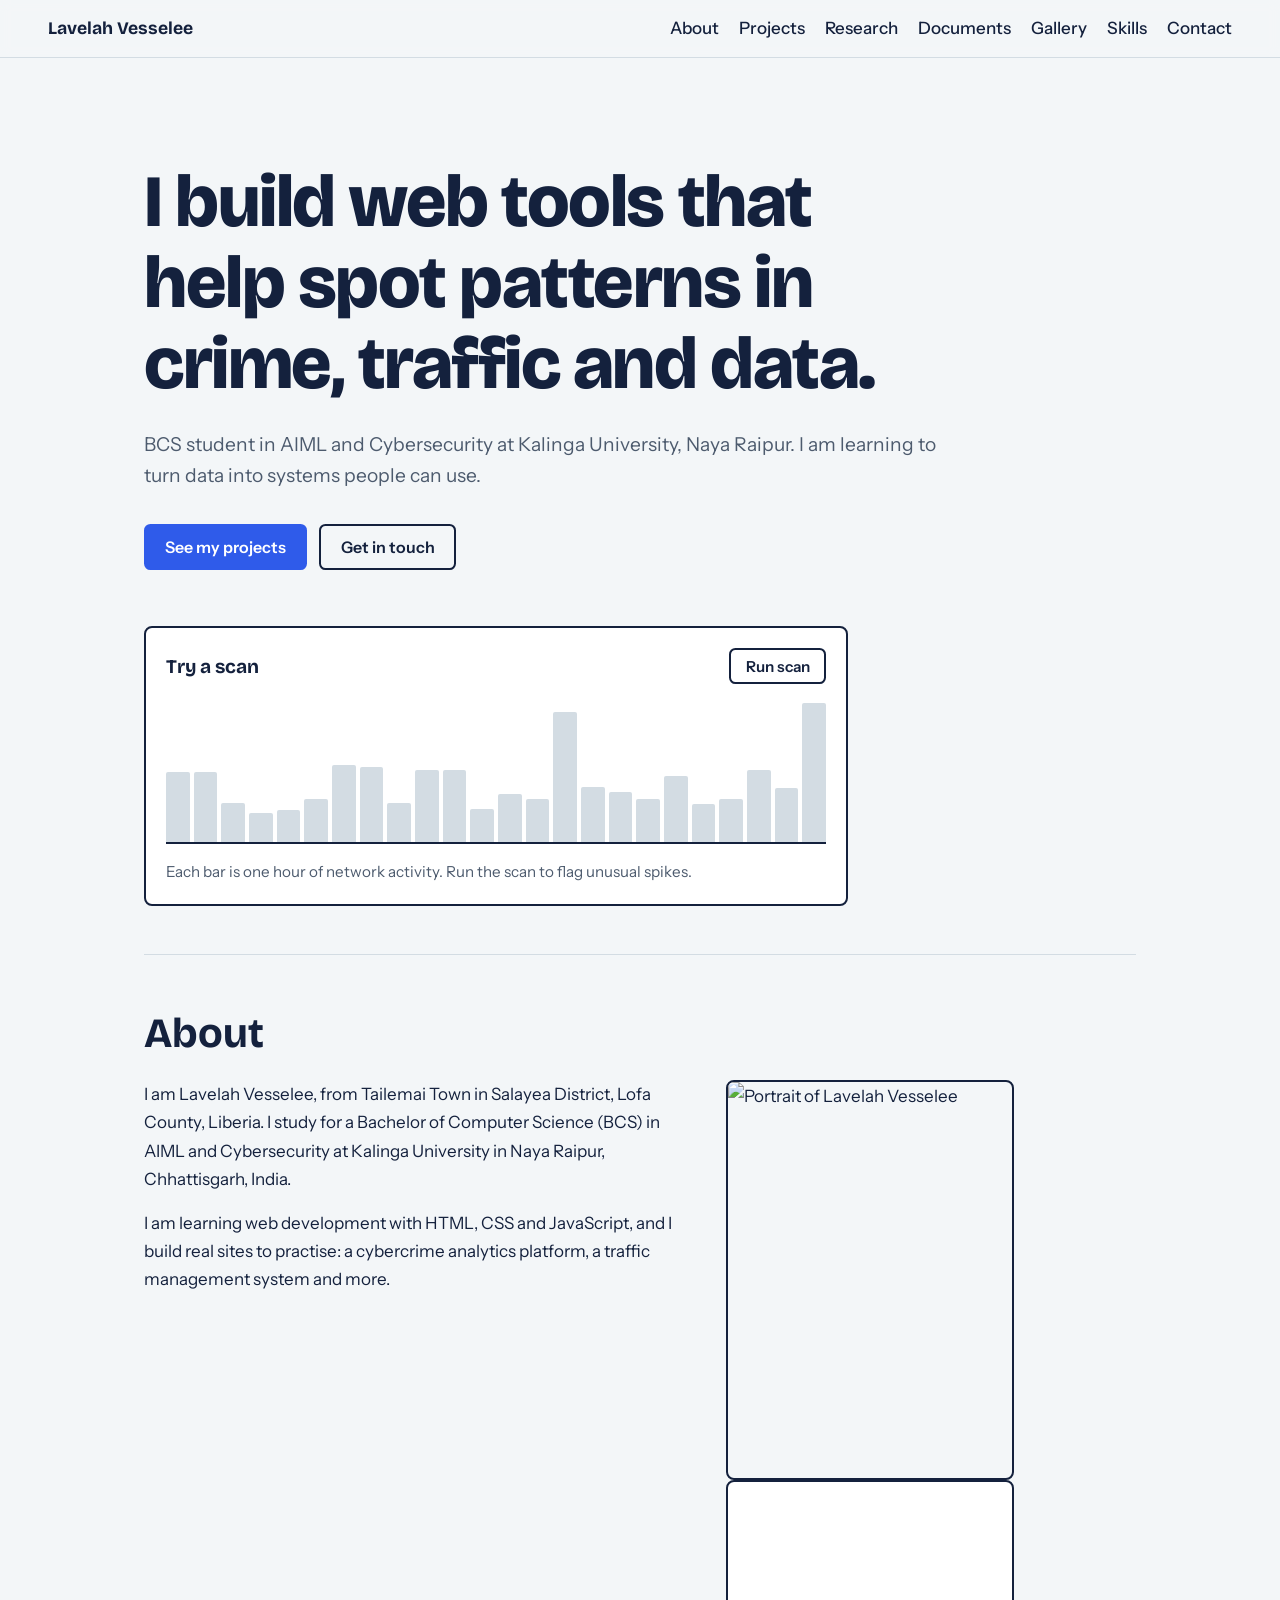
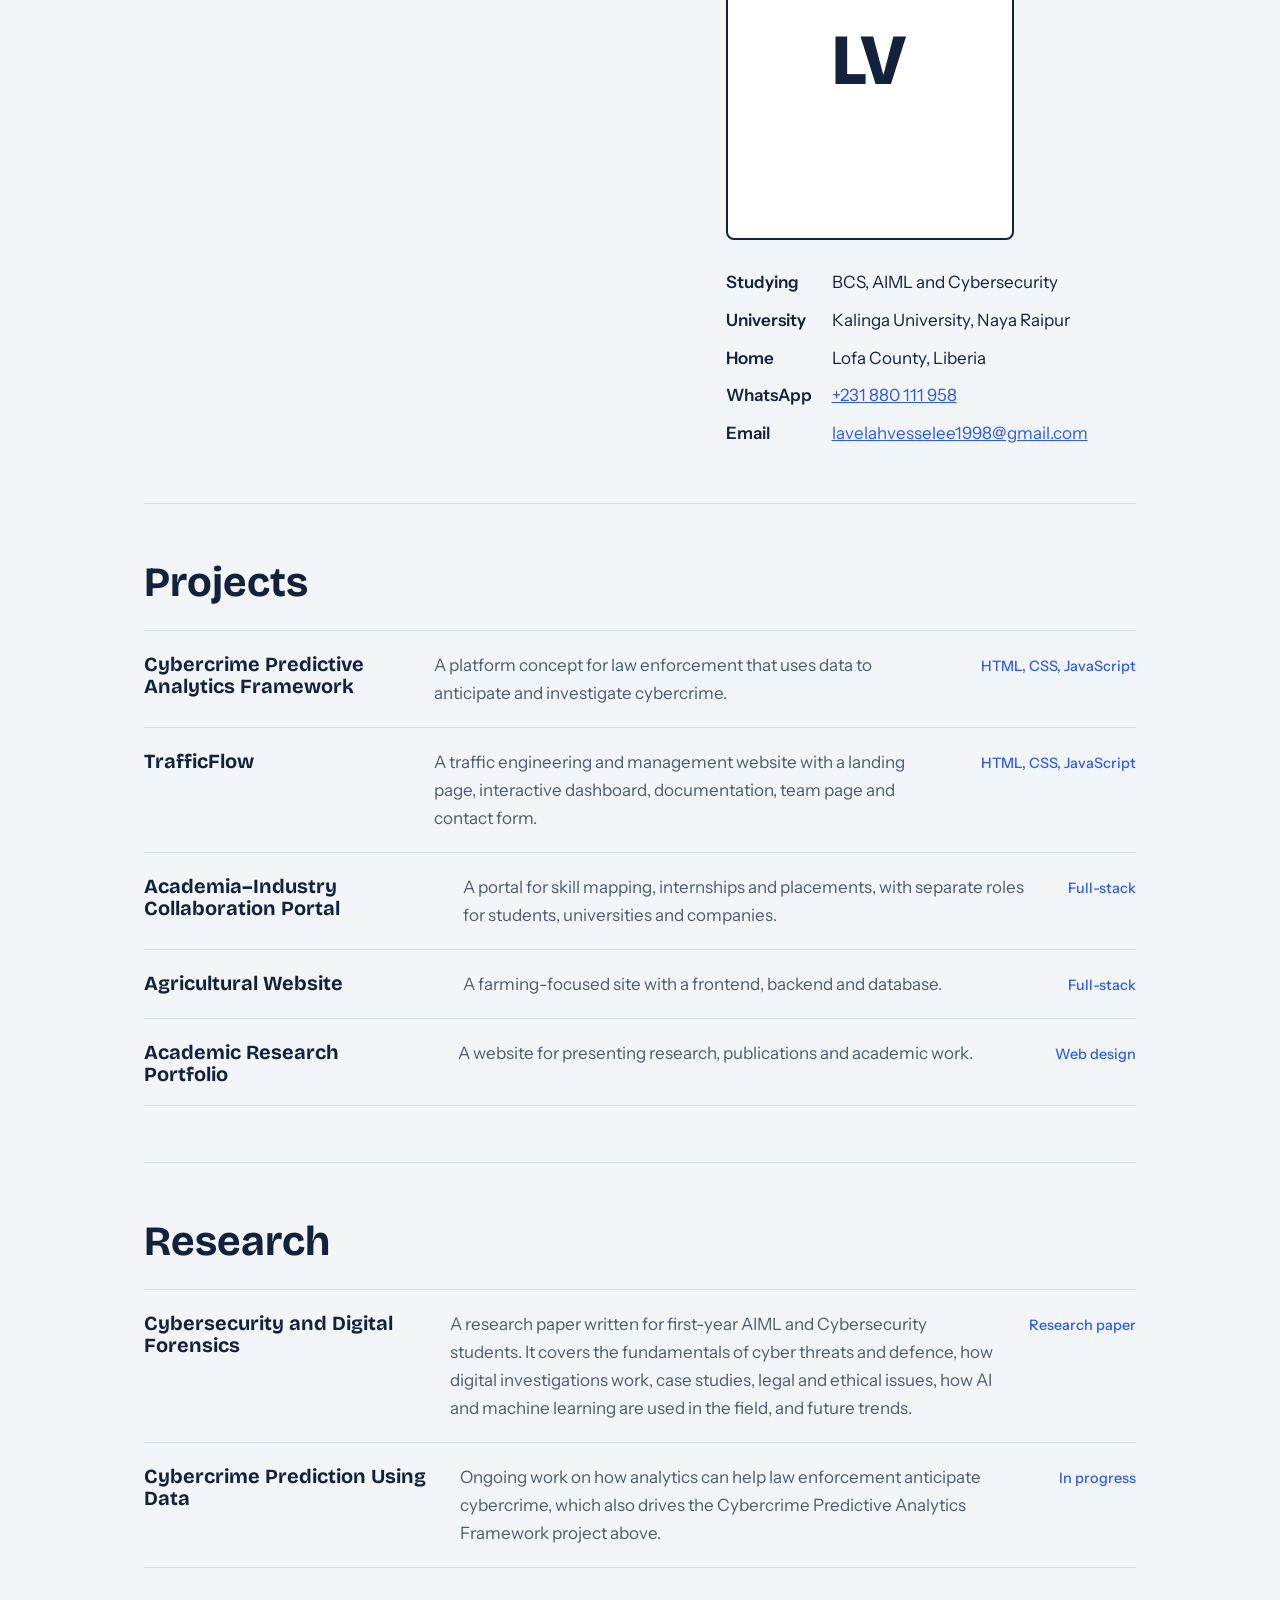
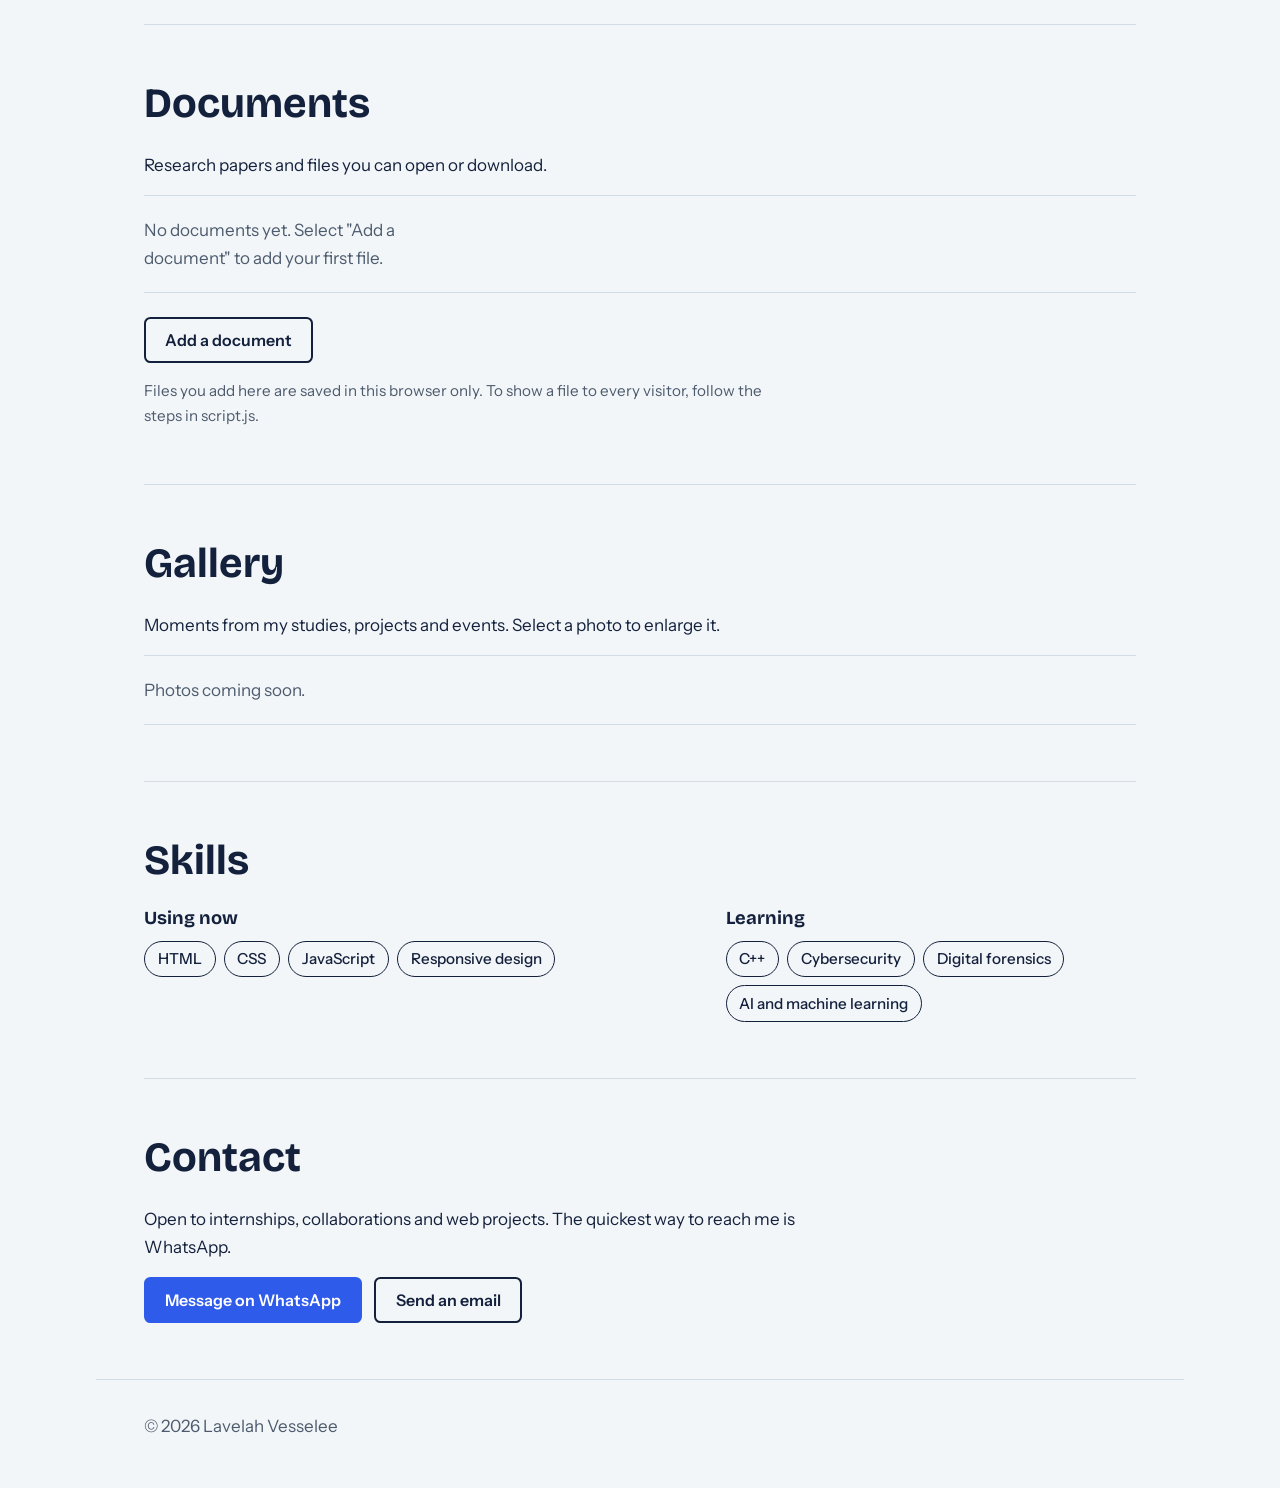
==== portfolio-single.html @ 3ef293db "Add files via upload" ====
<!DOCTYPE html>
<html lang="en">
<head>
<meta charset="UTF-8">
<meta name="viewport" content="width=device-width, initial-scale=1">
<title>Lavelah Vesselee – Portfolio</title>
<meta name="description" content="Portfolio of Lavelah Vesselee, BCS student in AIML and Cybersecurity at Kalinga University.">
<link rel="preconnect" href="https://fonts.googleapis.com">
<link rel="preconnect" href="https://fonts.gstatic.com" crossorigin>
<link href="https://fonts.googleapis.com/css2?family=Bricolage+Grotesque:opsz,wght@12..96,500;12..96,700;12..96,800&family=Instrument+Sans:wght@400;500;600&display=swap" rel="stylesheet">
<style>
:root{
  --ink:#14213d;
  --paper:#f3f6f8;
  --line:#d3dce3;
  --muted:#4d5b6e;
  --blue:#2f5bea;
  --alert:#e5484d;
  --max:68rem;
}
*{box-sizing:border-box}
html{scroll-behavior:smooth;scroll-padding-top:4.5rem}
body{margin:0;background:var(--paper);color:var(--ink);font:400 1.0625rem/1.65 "Instrument Sans",system-ui,sans-serif}
h1,h2,h3{font-family:"Bricolage Grotesque","Instrument Sans",system-ui,sans-serif;line-height:1.1;margin:0}
a{color:var(--blue)}
:focus-visible{outline:3px solid var(--blue);outline-offset:3px}
p{max-width:62ch;margin:0 0 1rem}

.nav{position:sticky;top:0;z-index:5;display:flex;justify-content:space-between;align-items:center;gap:1rem;flex-wrap:wrap;padding:.9rem clamp(1rem,4vw,3rem);background:rgba(243,246,248,.92);backdrop-filter:blur(6px);border-bottom:1px solid var(--line)}
.brand{font:700 1.1rem "Bricolage Grotesque",sans-serif;color:var(--ink);text-decoration:none}
.nav nav{display:flex;gap:1.25rem}
.nav nav a{color:var(--ink);text-decoration:none;font-weight:500}
.nav nav a:hover{color:var(--blue)}

main{max-width:var(--max);margin:0 auto;padding:0 clamp(1rem,4vw,3rem)}
.hero{padding:clamp(3rem,9vw,6.5rem) 0 3rem}
.hero h1{font-size:clamp(2.2rem,6.4vw,4.6rem);font-weight:800;letter-spacing:-.02em;max-width:18ch}
.lead{font-size:1.2rem;color:var(--muted);margin:1.5rem 0 2rem}
.actions{display:flex;gap:.75rem;flex-wrap:wrap}
.btn{display:inline-block;padding:.7rem 1.2rem;border:2px solid var(--ink);border-radius:.4rem;background:transparent;color:var(--ink);font:600 1rem "Instrument Sans",sans-serif;text-decoration:none;cursor:pointer}
.btn:hover{background:var(--ink);color:var(--paper)}
.btn.primary{background:var(--blue);border-color:var(--blue);color:#fff}
.btn.primary:hover{background:var(--ink);border-color:var(--ink)}
.btn.small{padding:.4rem .9rem;font-size:.95rem}

.scan{margin-top:3.5rem;padding:1.25rem;border:2px solid var(--ink);border-radius:.5rem;background:#fff;max-width:44rem}
.scan-head{display:flex;justify-content:space-between;align-items:center;margin-bottom:1rem}
.scan-head h2{font-size:1.2rem}
.bars{position:relative;display:flex;align-items:flex-end;gap:4px;height:9rem;border-bottom:2px solid var(--ink)}
.bar{flex:1;background:var(--line);border-radius:2px 2px 0 0;transition:background .3s,transform .3s}
.bar.flag{background:var(--alert);transform:scaleY(1.03);transform-origin:bottom}
.bars .threshold{position:absolute;left:0;right:0;border-top:2px dashed var(--blue);opacity:0;transition:opacity .3s}
.bars.scanned .threshold{opacity:1}
.scan-msg{margin:.9rem 0 0;font-size:.95rem;color:var(--muted)}

.block{padding:3.5rem 0;border-top:1px solid var(--line)}
.block h2{font-size:clamp(1.8rem,4vw,2.6rem);margin-bottom:1.5rem}
.cols{display:grid;grid-template-columns:1.3fr 1fr;gap:3rem}
.facts{margin:0;display:grid;grid-template-columns:max-content 1fr;gap:.6rem 1.25rem;align-content:start}
.facts dt{font-weight:600}
.facts dd{margin:0;overflow-wrap:anywhere}

.projects{list-style:none;margin:0;padding:0}
.projects li{display:grid;grid-template-columns:1fr 2fr auto;gap:1rem 2rem;align-items:baseline;padding:1.25rem 0;border-top:1px solid var(--line)}
.projects li:last-child{border-bottom:1px solid var(--line)}
.projects h3{font-size:1.25rem}
.projects p{margin:0;color:var(--muted)}
.tags{font-size:.9rem;font-weight:500;color:var(--blue);white-space:nowrap}

.cols h3{font-size:1.15rem;margin-bottom:.8rem}
.chips{list-style:none;margin:0;padding:0;display:flex;flex-wrap:wrap;gap:.5rem}
.chips li{padding:.3rem .8rem;border:1.5px solid var(--ink);border-radius:2rem;font-weight:500;font-size:.95rem}

footer{max-width:var(--max);margin:0 auto;padding:2rem clamp(1rem,4vw,3rem) 3rem;border-top:1px solid var(--line);color:var(--muted)}
footer p{margin:0}

.sr{position:absolute;width:1px;height:1px;opacity:0;overflow:hidden}
.sr:focus-visible + .btn{outline:3px solid var(--blue);outline-offset:3px}
.uploader{margin-top:1.5rem}
.doc-actions{display:flex;gap:.5rem;align-items:center}
.link-btn{background:none;border:0;padding:0;font:inherit;font-weight:500;color:var(--alert);cursor:pointer;text-decoration:underline}
.empty{padding:1.25rem 0;color:var(--muted);border-top:1px solid var(--line);border-bottom:1px solid var(--line)}

.portrait{margin:0 0 1.75rem}
.portrait img,.initials{display:block;width:100%;max-width:18rem;aspect-ratio:4/5;object-fit:cover;border:2px solid var(--ink);border-radius:.5rem}
.initials{place-items:center;background:#fff;font:800 4.5rem "Bricolage Grotesque",sans-serif;color:var(--ink)}
.initials:not([hidden]){display:grid}
.gallery{list-style:none;margin:0;padding:0;display:grid;grid-template-columns:repeat(auto-fill,minmax(14rem,1fr));gap:1rem}
.shot{display:block;width:100%;padding:0;border:2px solid var(--ink);border-radius:.5rem;background:#fff;overflow:hidden;cursor:zoom-in;text-align:left;font:inherit;color:inherit}
.shot img{display:block;width:100%;aspect-ratio:4/3;object-fit:cover}
.shot span{display:block;padding:.5rem .75rem;font-size:.95rem}
.gallery-empty{grid-column:1/-1;padding:1.25rem 0;color:var(--muted);border-top:1px solid var(--line);border-bottom:1px solid var(--line)}
#lightbox{max-width:min(92vw,60rem);padding:1rem;border:2px solid var(--ink);border-radius:.5rem;background:var(--paper);color:var(--ink)}
#lightbox::backdrop{background:rgba(20,33,61,.75)}
#lightbox img{display:block;max-width:100%;max-height:70vh;margin:0 auto}
#lightbox p{margin:.75rem 0}

@media (max-width:760px){
  .cols{grid-template-columns:1fr;gap:2rem}
  .projects li{grid-template-columns:1fr;gap:.4rem}
}
@media (prefers-reduced-motion:reduce){
  html{scroll-behavior:auto}
  *{transition:none!important}
}
</style>
</head>
<body>
<header class="nav">
  <a class="brand" href="#top">Lavelah Vesselee</a>
  <nav aria-label="Main">
    <a href="#about">About</a>
    <a href="#projects">Projects</a>
    <a href="#research">Research</a>
    <a href="#documents">Documents</a>
    <a href="#gallery">Gallery</a>
    <a href="#skills">Skills</a>
    <a href="#contact">Contact</a>
  </nav>
</header>

<main id="top">
  <section class="hero">
    <h1>I build web tools that help spot patterns in crime, traffic and data.</h1>
    <p class="lead">BCS student in AIML and Cybersecurity at Kalinga University, Naya Raipur. I am learning to turn data into systems people can use.</p>
    <div class="actions">
      <a class="btn primary" href="#projects">See my projects</a>
      <a class="btn" href="#contact">Get in touch</a>
    </div>

    <div class="scan" aria-labelledby="scan-title">
      <div class="scan-head">
        <h2 id="scan-title">Try a scan</h2>
        <button id="scanBtn" class="btn small" type="button">Run scan</button>
      </div>
      <div id="bars" class="bars" role="img" aria-label="Bar chart of network activity over 24 hours"></div>
      <p id="scanMsg" class="scan-msg" aria-live="polite">Each bar is one hour of network activity. Run the scan to flag unusual spikes.</p>
    </div>
  </section>

  <section id="about" class="block">
    <h2>About</h2>
    <div class="cols">
      <div>
        <p>I am Lavelah Vesselee, from Tailemai Town in Salayea District, Lofa County, Liberia. I study for a Bachelor of Computer Science (BCS) in AIML and Cybersecurity at Kalinga University in Naya Raipur, Chhattisgarh, India.</p>
        <p>I am learning web development with HTML, CSS and JavaScript, and I build real sites to practise: a cybercrime analytics platform, a traffic management system and more.</p>
      </div>
      <div class="side">
        <figure class="portrait">
          <img src="images/profile.jpg" alt="Portrait of Lavelah Vesselee" width="320" height="400" onerror="this.hidden=true;this.nextElementSibling.hidden=false">
          <div class="initials" hidden aria-label="Photo placeholder">LV</div>
        </figure>
        <dl class="facts">
        <dt>Studying</dt><dd>BCS, AIML and Cybersecurity</dd>
        <dt>University</dt><dd>Kalinga University, Naya Raipur</dd>
        <dt>Home</dt><dd>Lofa County, Liberia</dd>
        <dt>WhatsApp</dt><dd><a href="https://wa.me/231880111958">+231 880 111 958</a></dd>
        <dt>Email</dt><dd><a href="mailto:lavelahvesselee1998@gmail.com">lavelahvesselee1998@gmail.com</a></dd>
      </dl>
      </div>
    </div>
  </section>

  <section id="projects" class="block">
    <h2>Projects</h2>
    <ul class="projects">
      <li>
        <h3>Cybercrime Predictive Analytics Framework</h3>
        <p>A platform concept for law enforcement that uses data to anticipate and investigate cybercrime.</p>
        <span class="tags">HTML, CSS, JavaScript</span>
      </li>
      <li>
        <h3>TrafficFlow</h3>
        <p>A traffic engineering and management website with a landing page, interactive dashboard, documentation, team page and contact form.</p>
        <span class="tags">HTML, CSS, JavaScript</span>
      </li>
      <li>
        <h3>Academia–Industry Collaboration Portal</h3>
        <p>A portal for skill mapping, internships and placements, with separate roles for students, universities and companies.</p>
        <span class="tags">Full-stack</span>
      </li>
      <li>
        <h3>Agricultural Website</h3>
        <p>A farming-focused site with a frontend, backend and database.</p>
        <span class="tags">Full-stack</span>
      </li>
      <li>
        <h3>Academic Research Portfolio</h3>
        <p>A website for presenting research, publications and academic work.</p>
        <span class="tags">Web design</span>
      </li>
    </ul>
  </section>

  <section id="research" class="block">
    <h2>Research</h2>
    <ul class="projects">
      <li>
        <h3>Cybersecurity and Digital Forensics</h3>
        <p>A research paper written for first-year AIML and Cybersecurity students. It covers the fundamentals of cyber threats and defence, how digital investigations work, case studies, legal and ethical issues, how AI and machine learning are used in the field, and future trends.</p>
        <span class="tags">Research paper</span>
      </li>
      <li>
        <h3>Cybercrime Prediction Using Data</h3>
        <p>Ongoing work on how analytics can help law enforcement anticipate cybercrime, which also drives the Cybercrime Predictive Analytics Framework project above.</p>
        <span class="tags">In progress</span>
      </li>
    </ul>
  </section>

  <section id="documents" class="block">
    <h2>Documents</h2>
    <p>Research papers and files you can open or download.</p>
    <ul id="docList" class="projects"></ul>
    <div class="uploader">
      <input id="docFile" class="sr" type="file" accept=".pdf,.doc,.docx,.ppt,.pptx,.txt" multiple>
      <label class="btn" for="docFile">Add a document</label>
      <p id="docNote" class="scan-msg">Files you add here are saved in this browser only. To show a file to every visitor, follow the steps in script.js.</p>
    </div>
  </section>

  <section id="gallery" class="block">
    <h2>Gallery</h2>
    <p>Moments from my studies, projects and events. Select a photo to enlarge it.</p>
    <ul id="gallery-grid" class="gallery"></ul>
  </section>

  <section id="skills" class="block">
    <h2>Skills</h2>
    <div class="cols">
      <div>
        <h3>Using now</h3>
        <ul class="chips"><li>HTML</li><li>CSS</li><li>JavaScript</li><li>Responsive design</li></ul>
      </div>
      <div>
        <h3>Learning</h3>
        <ul class="chips"><li>C++</li><li>Cybersecurity</li><li>Digital forensics</li><li>AI and machine learning</li></ul>
      </div>
    </div>
  </section>

  <section id="contact" class="block">
    <h2>Contact</h2>
    <p>Open to internships, collaborations and web projects. The quickest way to reach me is WhatsApp.</p>
    <div class="actions">
      <a class="btn primary" href="https://wa.me/231880111958">Message on WhatsApp</a>
      <a class="btn" href="mailto:lavelahvesselee1998@gmail.com">Send an email</a>
    </div>
  </section>
</main>

<footer>
  <p>© <span id="year">2026</span> Lavelah Vesselee</p>
</footer>
<dialog id="lightbox" aria-label="Photo viewer">
  <img id="lightboxImg" alt="">
  <p id="lightboxCap"></p>
  <button id="lightboxClose" class="btn small" type="button">Close</button>
</dialog>
<script>
// Footer year
document.getElementById('year').textContent = new Date().getFullYear();

// Demo: flag unusual activity in a row of hourly bars
const barsEl = document.getElementById('bars');
const msgEl = document.getElementById('scanMsg');
const btn = document.getElementById('scanBtn');
const HOURS = 24;
const THRESHOLD = 75; // percent of chart height

let values = [];

function makeData() {
  values = Array.from({ length: HOURS }, () => 20 + Math.random() * 35);
  // Add 2 or 3 spikes at random hours
  const spikes = 2 + Math.floor(Math.random() * 2);
  for (let i = 0; i < spikes; i++) {
    values[Math.floor(Math.random() * HOURS)] = 82 + Math.random() * 16;
  }
}

function draw() {
  barsEl.innerHTML = '';
  barsEl.classList.remove('scanned');
  const line = document.createElement('div');
  line.className = 'threshold';
  line.style.bottom = THRESHOLD + '%';
  barsEl.appendChild(line);
  values.forEach((v, i) => {
    const b = document.createElement('div');
    b.className = 'bar';
    b.style.height = v + '%';
    b.title = 'Hour ' + i + ': ' + Math.round(v) + '% activity';
    barsEl.appendChild(b);
  });
  msgEl.textContent = 'Each bar is one hour of network activity. Run the scan to flag unusual spikes.';
  btn.textContent = 'Run scan';
}

btn.addEventListener('click', () => {
  if (barsEl.classList.contains('scanned')) {
    makeData();
    draw();
    return;
  }
  let count = 0;
  barsEl.querySelectorAll('.bar').forEach((bar, i) => {
    if (values[i] > THRESHOLD) { bar.classList.add('flag'); count++; }
  });
  barsEl.classList.add('scanned');
  msgEl.textContent = count + ' unusual spikes found above the dashed line. Select "New data" to try again.';
  btn.textContent = 'New data';
});

makeData();
draw();


/* ---------- Documents ----------
   To show a file to EVERY visitor:
   1. Put the file in a folder named "documents" next to index.html.
   2. Add a line to SITE_DOCS below, for example:
      { title: 'Cybersecurity and Digital Forensics', file: 'documents/cybersecurity-forensics.pdf', note: 'Research paper' }
   Files added with the "Add a document" button are saved only in your own browser. */
const SITE_DOCS = [
];

const docListEl = document.getElementById('docList');
const docInput = document.getElementById('docFile');
const docNote = document.getElementById('docNote');
let db = null;

function openDB() {
  return new Promise((resolve) => {
    try {
      const req = indexedDB.open('portfolio-docs', 1);
      req.onupgradeneeded = () => req.result.createObjectStore('docs', { keyPath: 'id', autoIncrement: true });
      req.onsuccess = () => resolve(req.result);
      req.onerror = () => resolve(null);
    } catch (e) { resolve(null); }
  });
}
function store(mode) { return db.transaction('docs', mode).objectStore('docs'); }
function getAllLocal() {
  return new Promise((resolve) => {
    if (!db) return resolve([]);
    const r = store('readonly').getAll();
    r.onsuccess = () => resolve(r.result);
    r.onerror = () => resolve([]);
  });
}
function putLocal(rec) {
  return new Promise((resolve) => {
    if (!db) return resolve(false);
    const r = store('readwrite').add(rec);
    r.onsuccess = () => resolve(true);
    r.onerror = () => resolve(false);
  });
}
function deleteLocal(id) {
  return new Promise((resolve) => {
    const r = store('readwrite').delete(id);
    r.onsuccess = r.onerror = () => resolve();
  });
}
function formatSize(bytes) {
  return bytes > 1048576 ? (bytes / 1048576).toFixed(1) + ' MB' : Math.max(1, Math.round(bytes / 1024)) + ' KB';
}

async function renderDocs() {
  const local = await getAllLocal();
  docListEl.innerHTML = '';
  if (!SITE_DOCS.length && !local.length) {
    const li = document.createElement('li');
    li.className = 'empty';
    li.textContent = 'No documents yet. Select "Add a document" to add your first file.';
    docListEl.appendChild(li);
    return;
  }
  SITE_DOCS.forEach((d) => {
    const li = document.createElement('li');
    li.innerHTML = '<h3></h3><p></p><div class="doc-actions"><a target="_blank" rel="noopener">Open</a></div>';
    li.querySelector('h3').textContent = d.title;
    li.querySelector('p').textContent = d.note || '';
    li.querySelector('a').href = d.file;
    docListEl.appendChild(li);
  });
  local.forEach((d) => {
    const url = URL.createObjectURL(d.file);
    const li = document.createElement('li');
    li.innerHTML = '<h3></h3><p></p><div class="doc-actions"><a target="_blank" rel="noopener">Open</a><button class="link-btn" type="button">Remove</button></div>';
    li.querySelector('h3').textContent = d.title;
    li.querySelector('p').textContent = 'Added by you, ' + formatSize(d.file.size) + ' (this browser only)';
    li.querySelector('a').href = url;
    li.querySelector('button').addEventListener('click', async () => {
      await deleteLocal(d.id);
      renderDocs();
    });
    docListEl.appendChild(li);
  });
}

docInput.addEventListener('change', async () => {
  let failed = 0;
  for (const file of docInput.files) {
    const ok = await putLocal({ title: file.name.replace(/\.[^.]+$/, ''), file });
    if (!ok) failed++;
  }
  docInput.value = '';
  docNote.textContent = failed
    ? 'Could not save ' + failed + ' file(s). Your browser may be blocking storage. Use the SITE_DOCS steps in script.js instead.'
    : 'Saved in this browser only. To show a file to every visitor, follow the steps in script.js.';
  renderDocs();
});

openDB().then((d) => { db = d; renderDocs(); });


/* ---------- Gallery ----------
   1. Put your photos in the "images" folder next to index.html.
   2. Add one line per photo below, for example:
      { src: 'images/graduation.jpg', alt: 'Me at the university campus', caption: 'Kalinga University campus' }
   Your portrait goes in the same folder and must be named profile.jpg. */
const GALLERY = [
];

const gridEl = document.getElementById('gallery-grid');
const box = document.getElementById('lightbox');
const boxImg = document.getElementById('lightboxImg');
const boxCap = document.getElementById('lightboxCap');

if (!GALLERY.length) {
  const li = document.createElement('li');
  li.className = 'gallery-empty';
  li.textContent = 'Photos coming soon.';
  gridEl.appendChild(li);
}
GALLERY.forEach((p) => {
  const li = document.createElement('li');
  const b = document.createElement('button');
  b.type = 'button';
  b.className = 'shot';
  const img = document.createElement('img');
  img.src = p.src;
  img.alt = p.alt || p.caption || '';
  img.loading = 'lazy';
  b.appendChild(img);
  if (p.caption) {
    const s = document.createElement('span');
    s.textContent = p.caption;
    b.appendChild(s);
  }
  b.addEventListener('click', () => {
    boxImg.src = p.src;
    boxImg.alt = img.alt;
    boxCap.textContent = p.caption || '';
    box.showModal();
  });
  li.appendChild(b);
  gridEl.appendChild(li);
});
document.getElementById('lightboxClose').addEventListener('click', () => box.close());
box.addEventListener('click', (e) => { if (e.target === box) box.close(); });
</script>
</body>
</html>
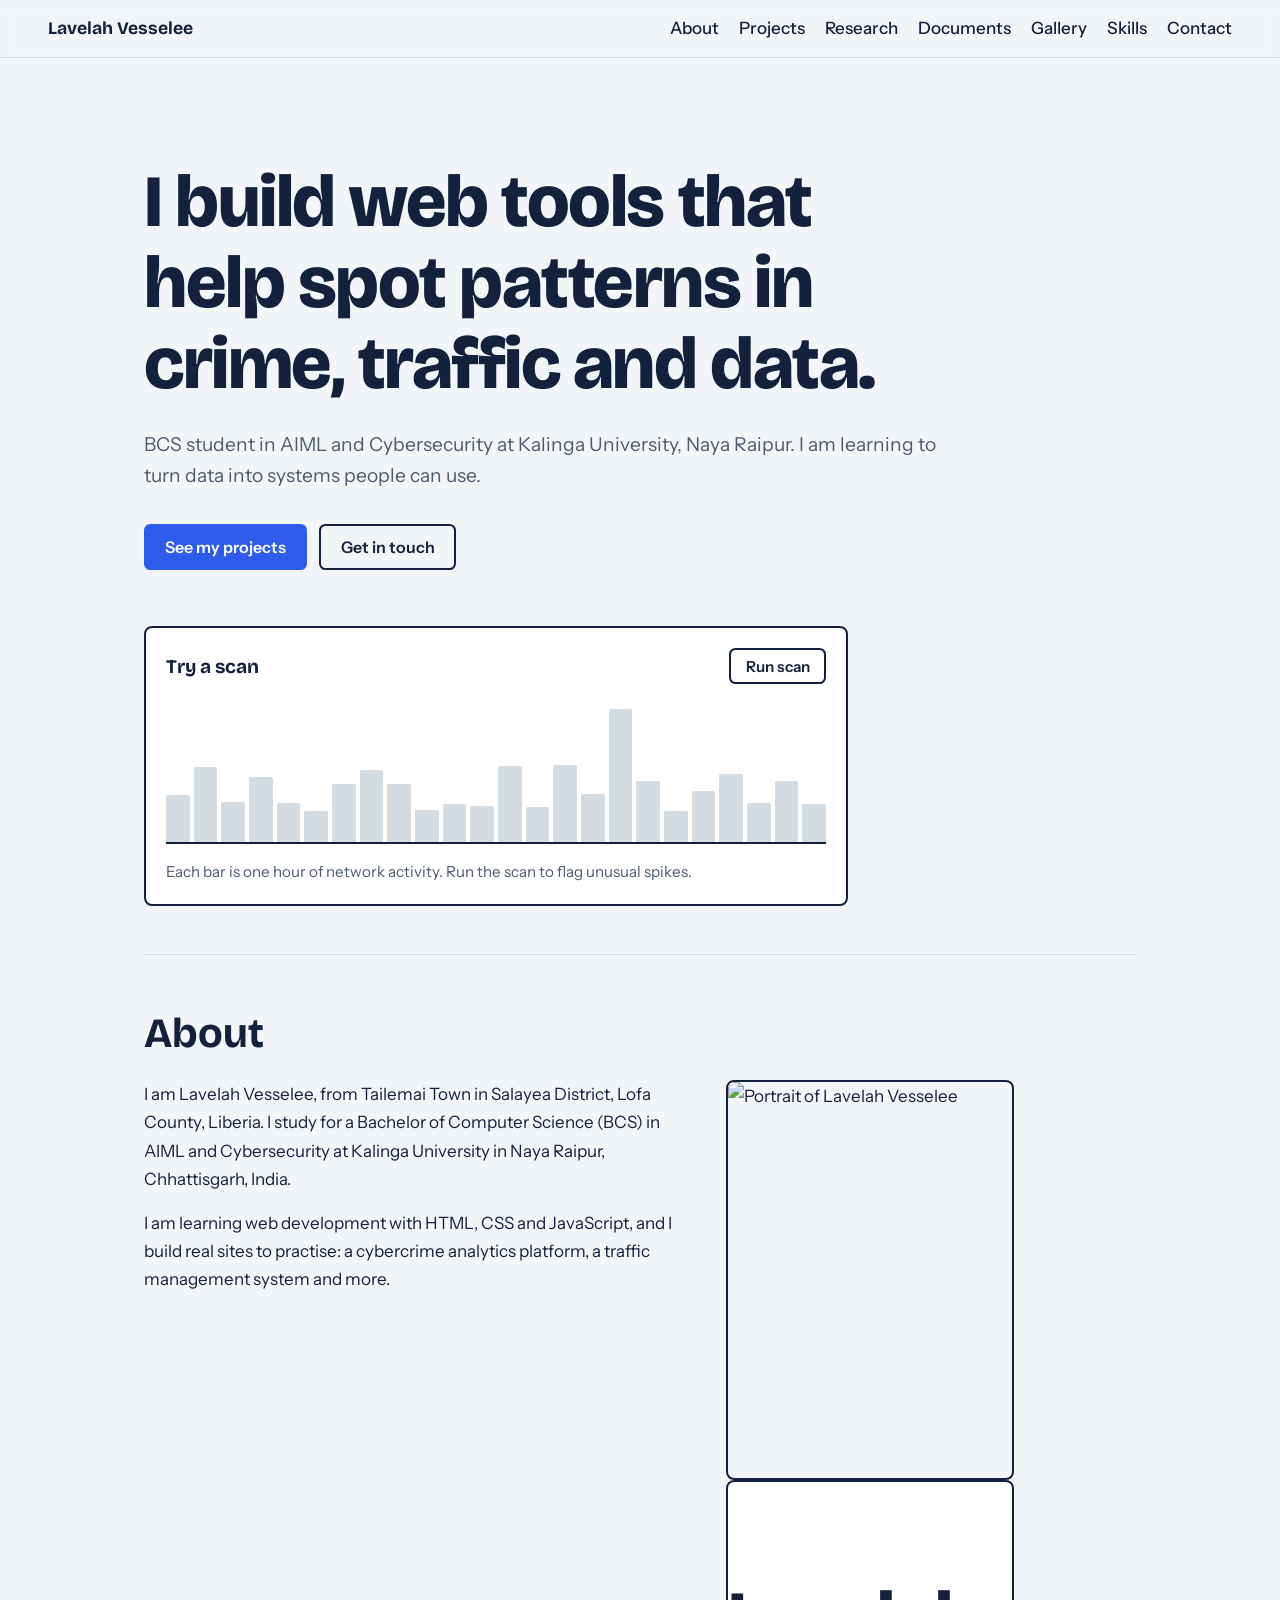
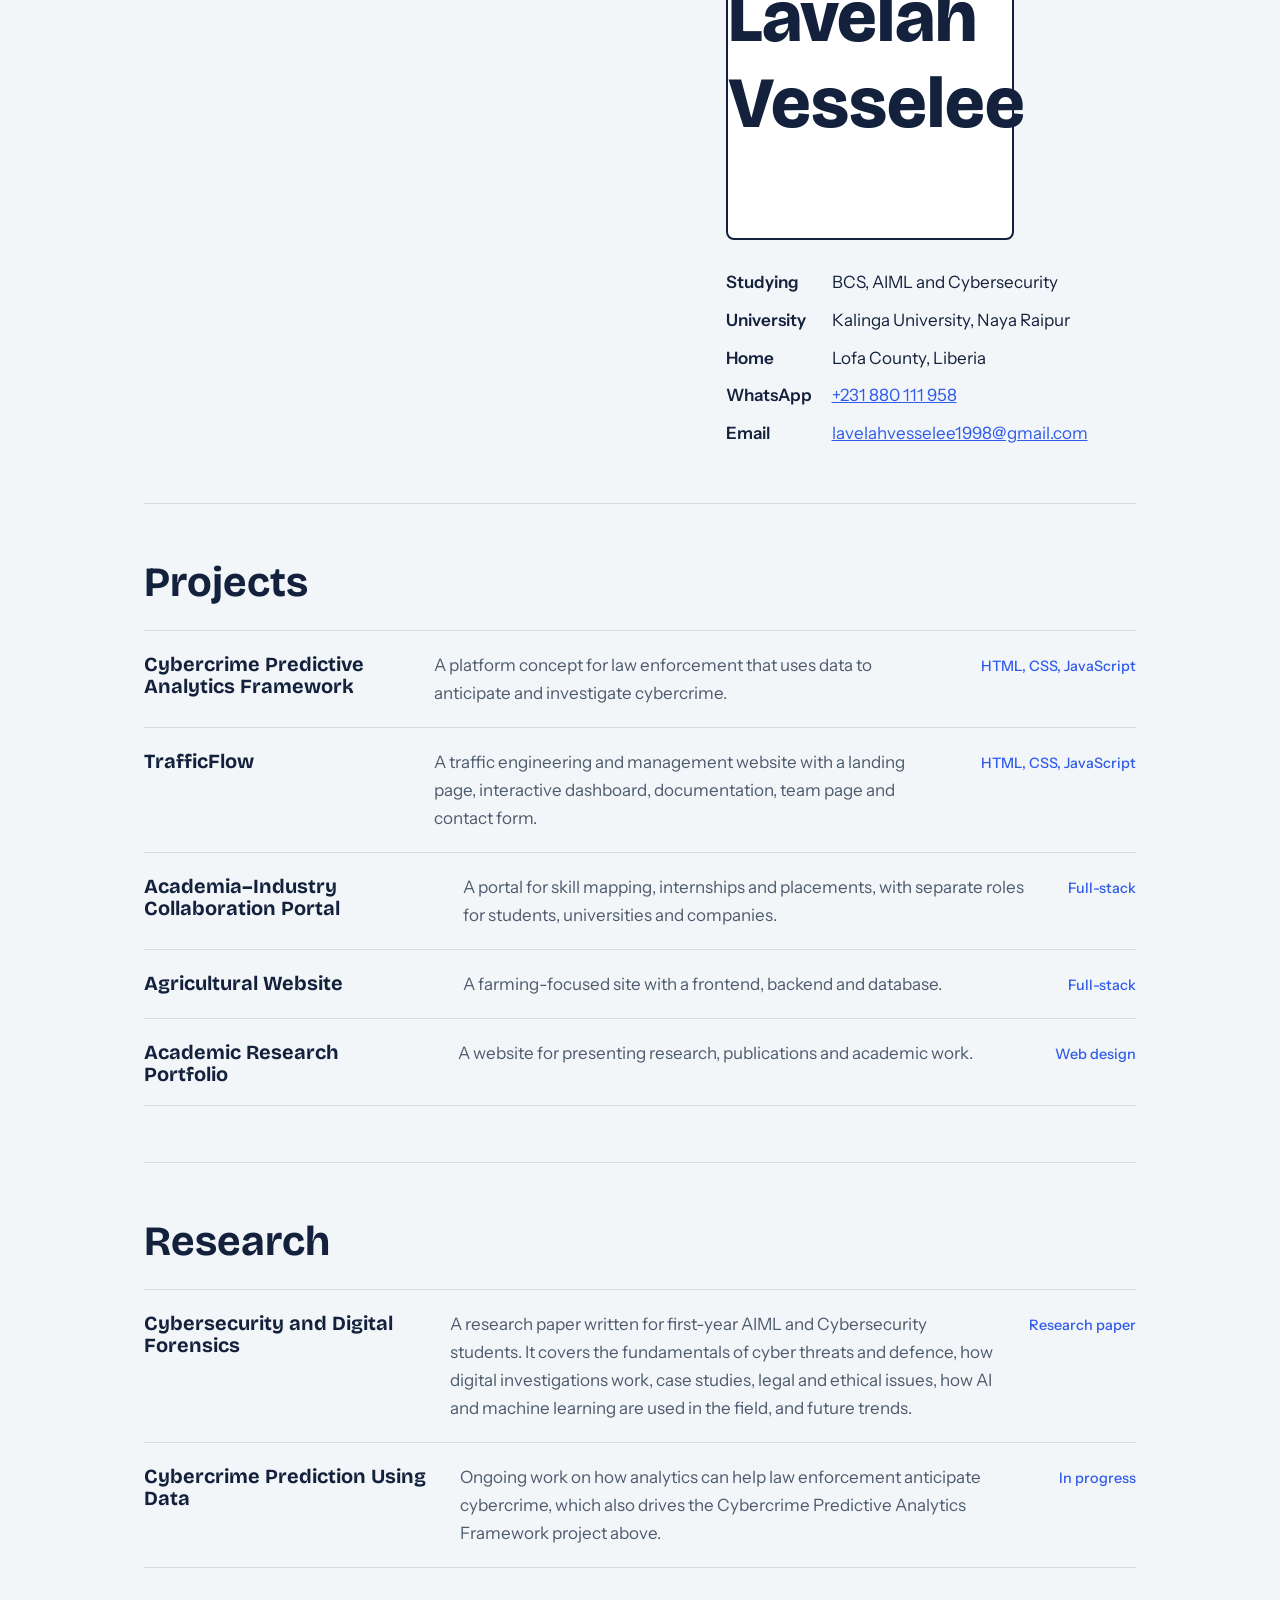
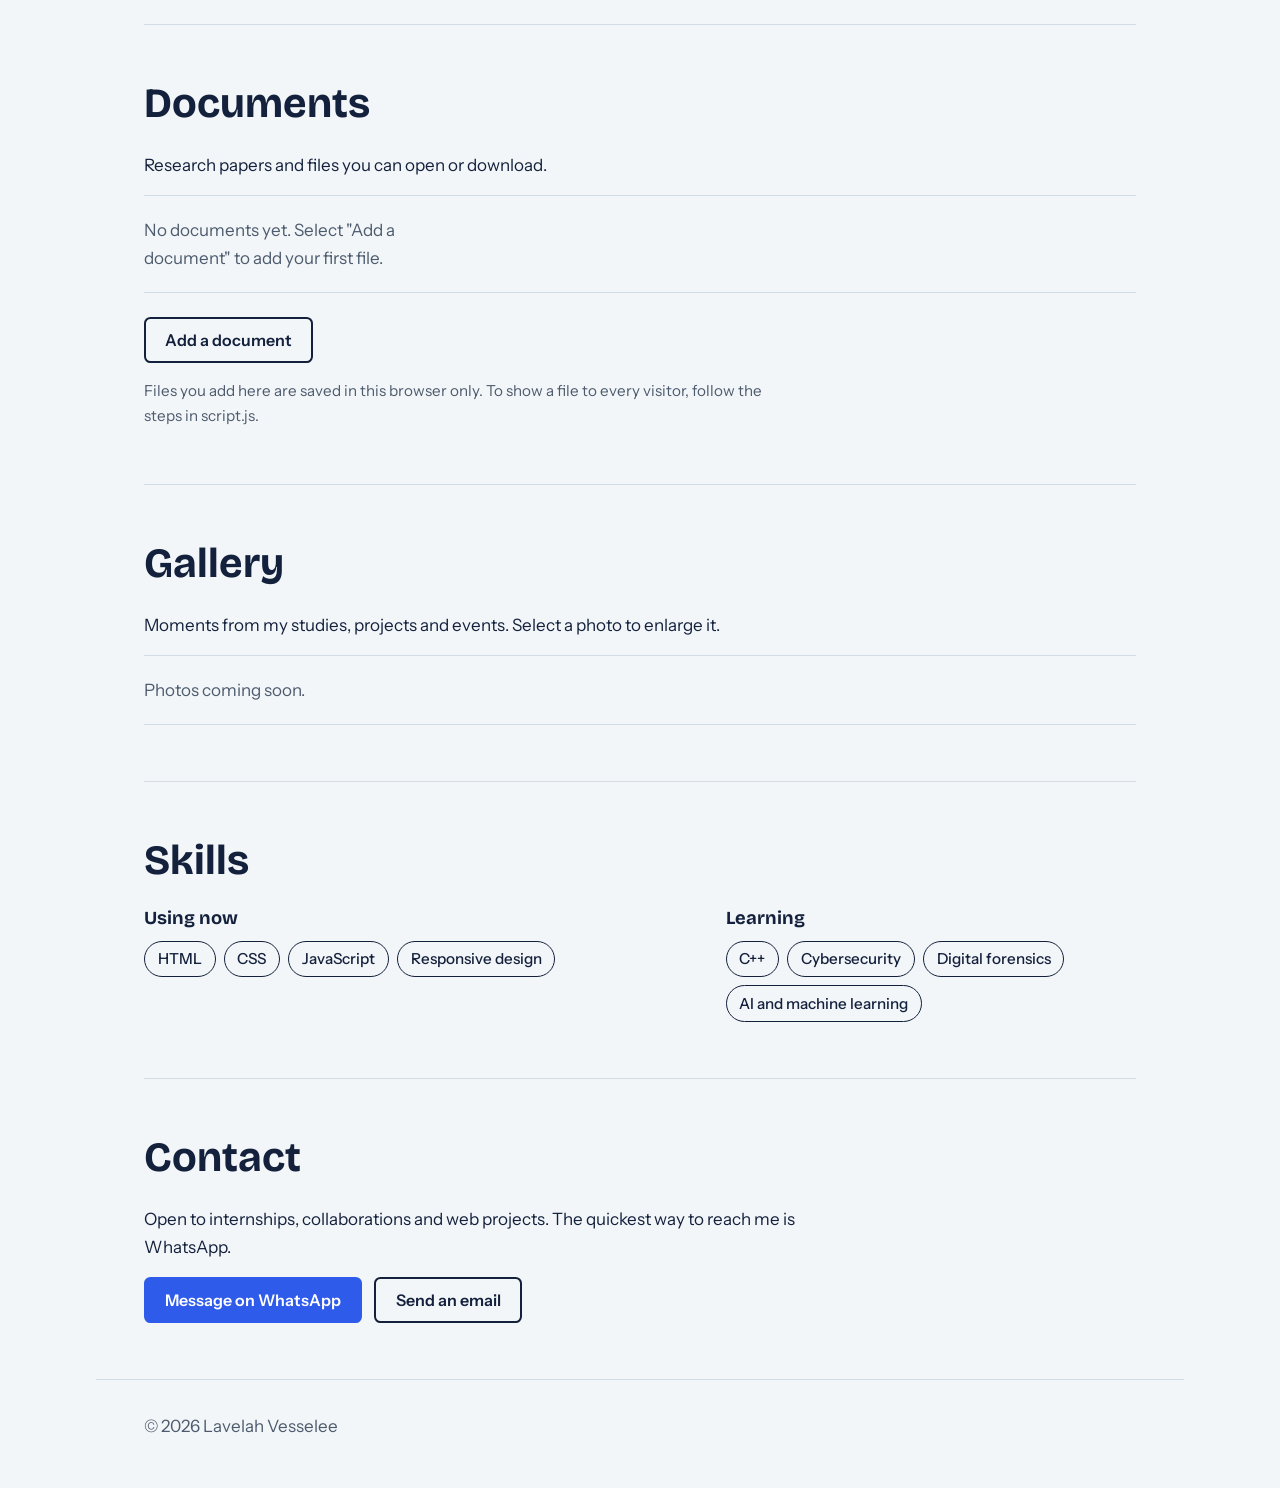
==== commit f55bce2b: "Update initials placeholder text in portfolio" ====
--- a/portfolio-single.html
+++ b/portfolio-single.html
@@ -148,7 +148,7 @@
       <div class="side">
         <figure class="portrait">
           <img src="images/profile.jpg" alt="Portrait of Lavelah Vesselee" width="320" height="400" onerror="this.hidden=true;this.nextElementSibling.hidden=false">
-          <div class="initials" hidden aria-label="Photo placeholder">LV</div>
+          <div class="initials" hidden aria-label="Photo placeholder">Lavelah Vesselee</div>
         </figure>
         <dl class="facts">
         <dt>Studying</dt><dd>BCS, AIML and Cybersecurity</dd>
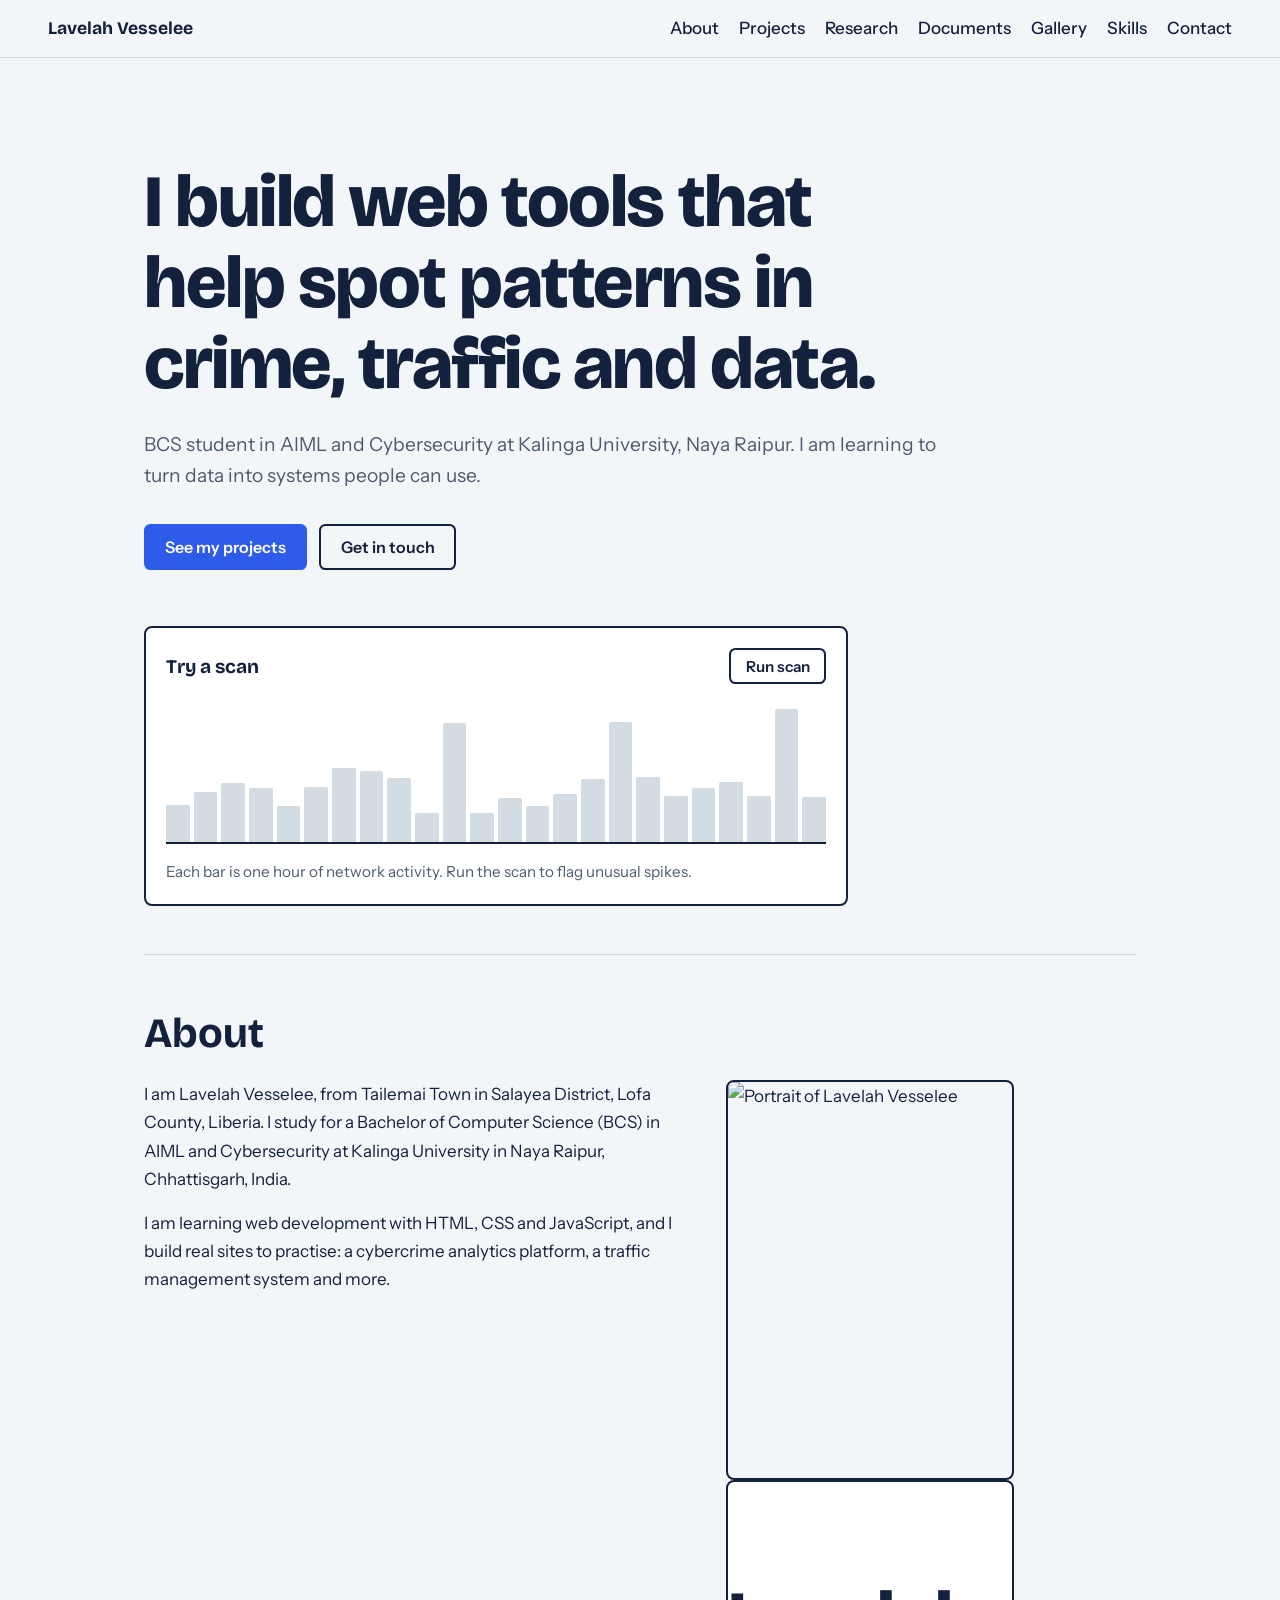
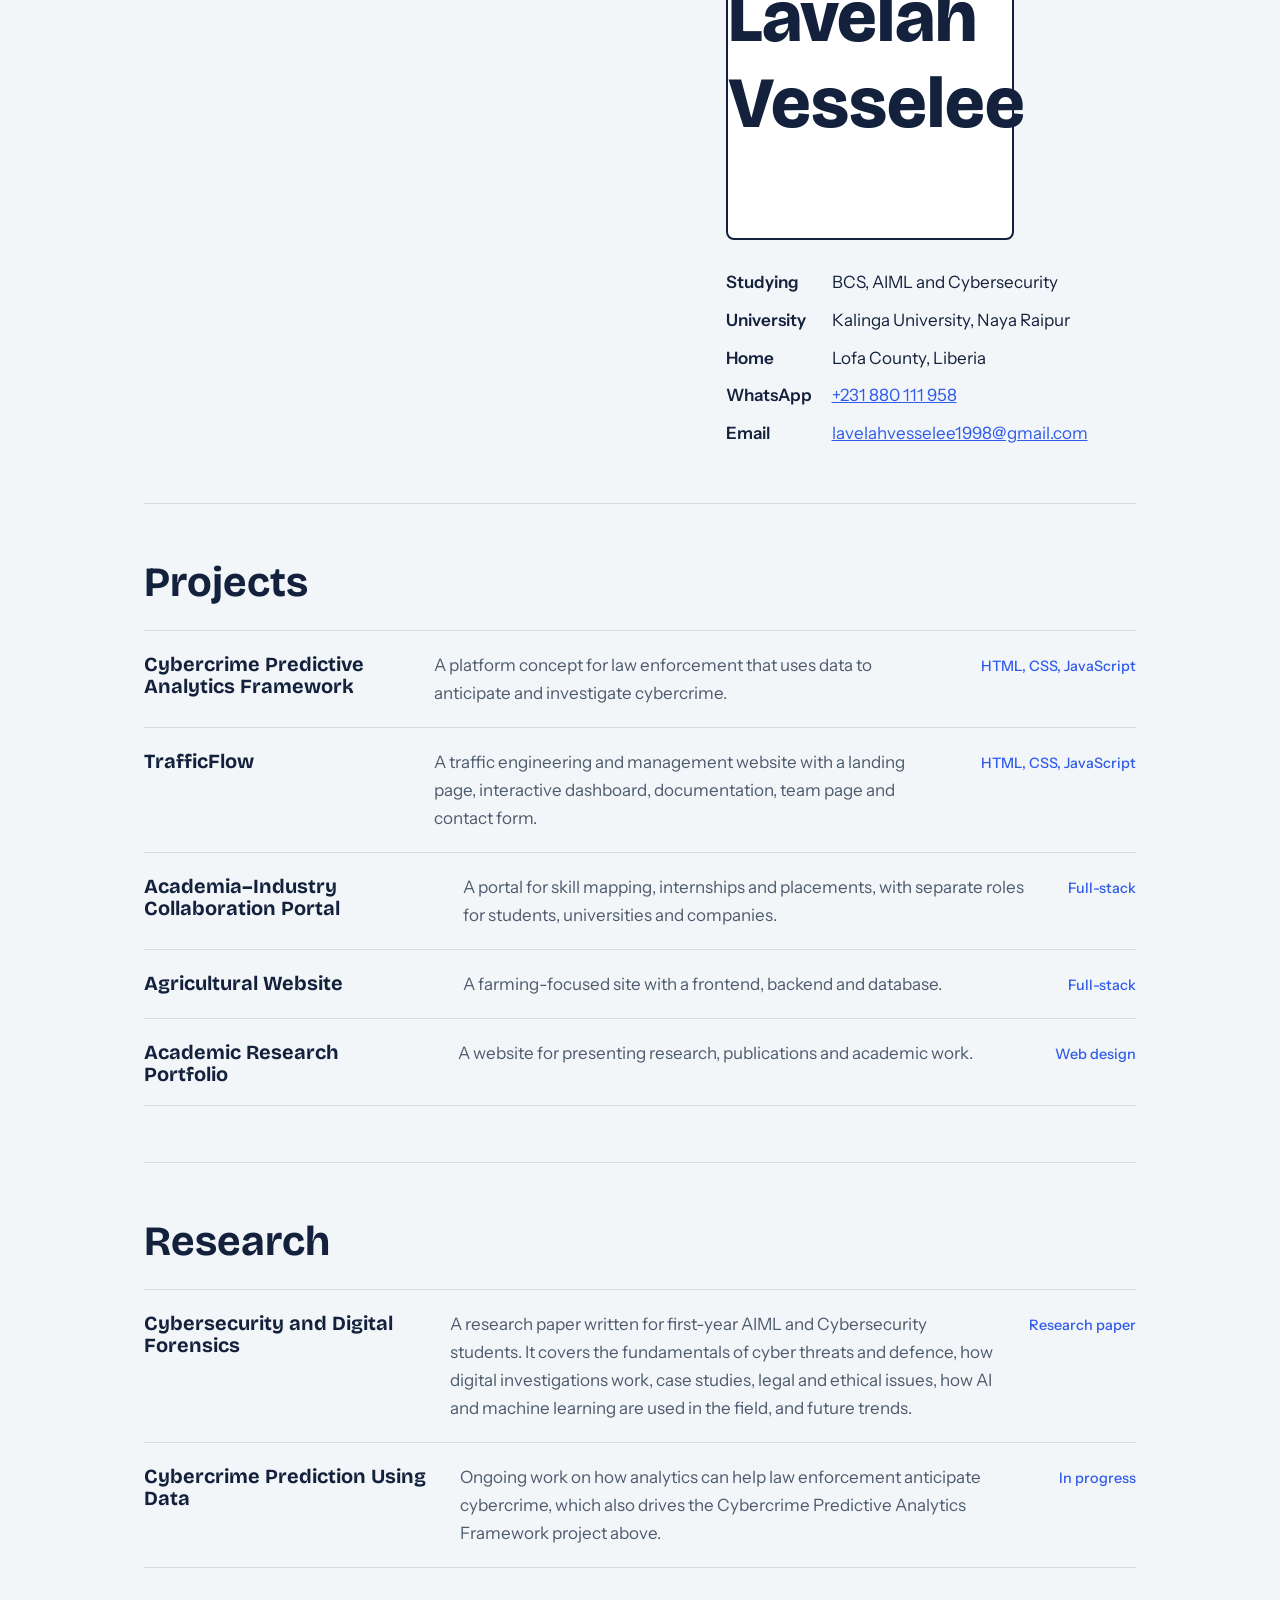
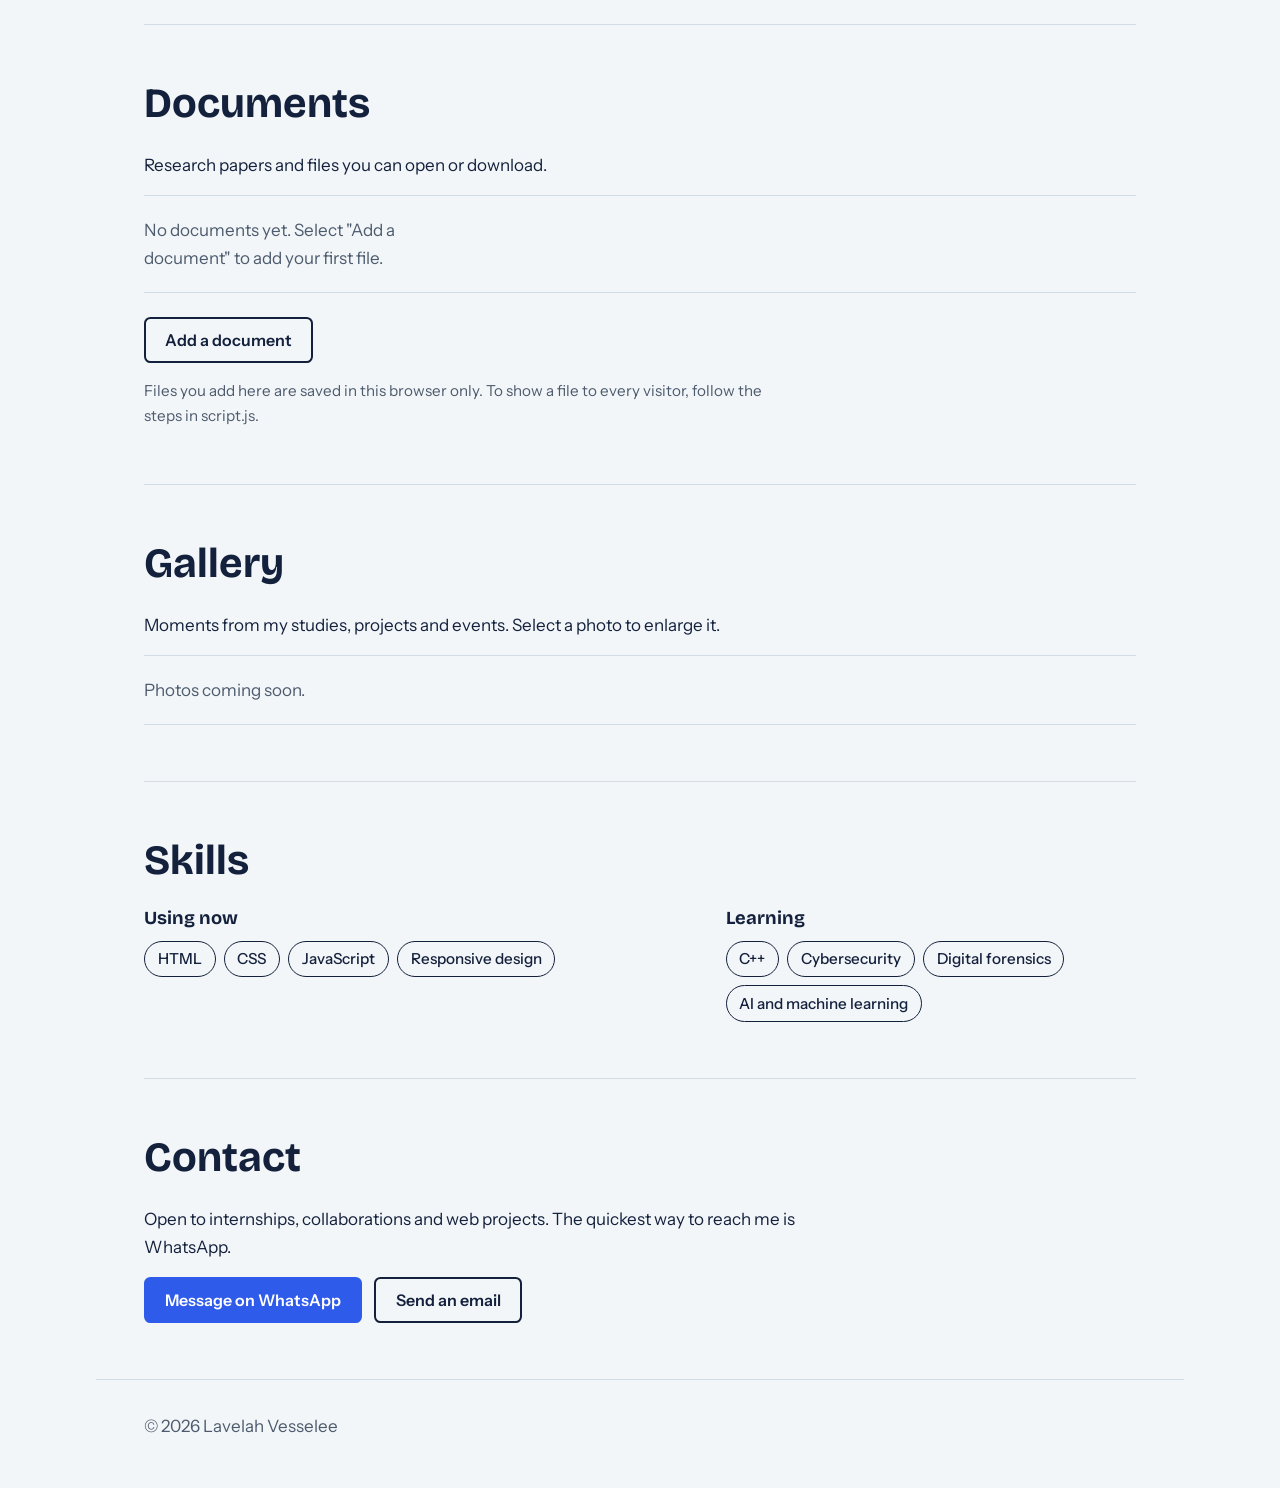
==== commit d9240a29: "Fix profile image file extension in portfolio Corrected the image file extension from '.jpg' to '.jp" ====
--- a/portfolio-single.html
+++ b/portfolio-single.html
@@ -147,7 +147,7 @@
       </div>
       <div class="side">
         <figure class="portrait">
-          <img src="images/profile.jpg" alt="Portrait of Lavelah Vesselee" width="320" height="400" onerror="this.hidden=true;this.nextElementSibling.hidden=false">
+          <img src="images/profile.jpg.jgp" alt="Portrait of Lavelah Vesselee" width="320" height="400" onerror="this.hidden=true;this.nextElementSibling.hidden=false">
           <div class="initials" hidden aria-label="Photo placeholder">Lavelah Vesselee</div>
         </figure>
         <dl class="facts">
